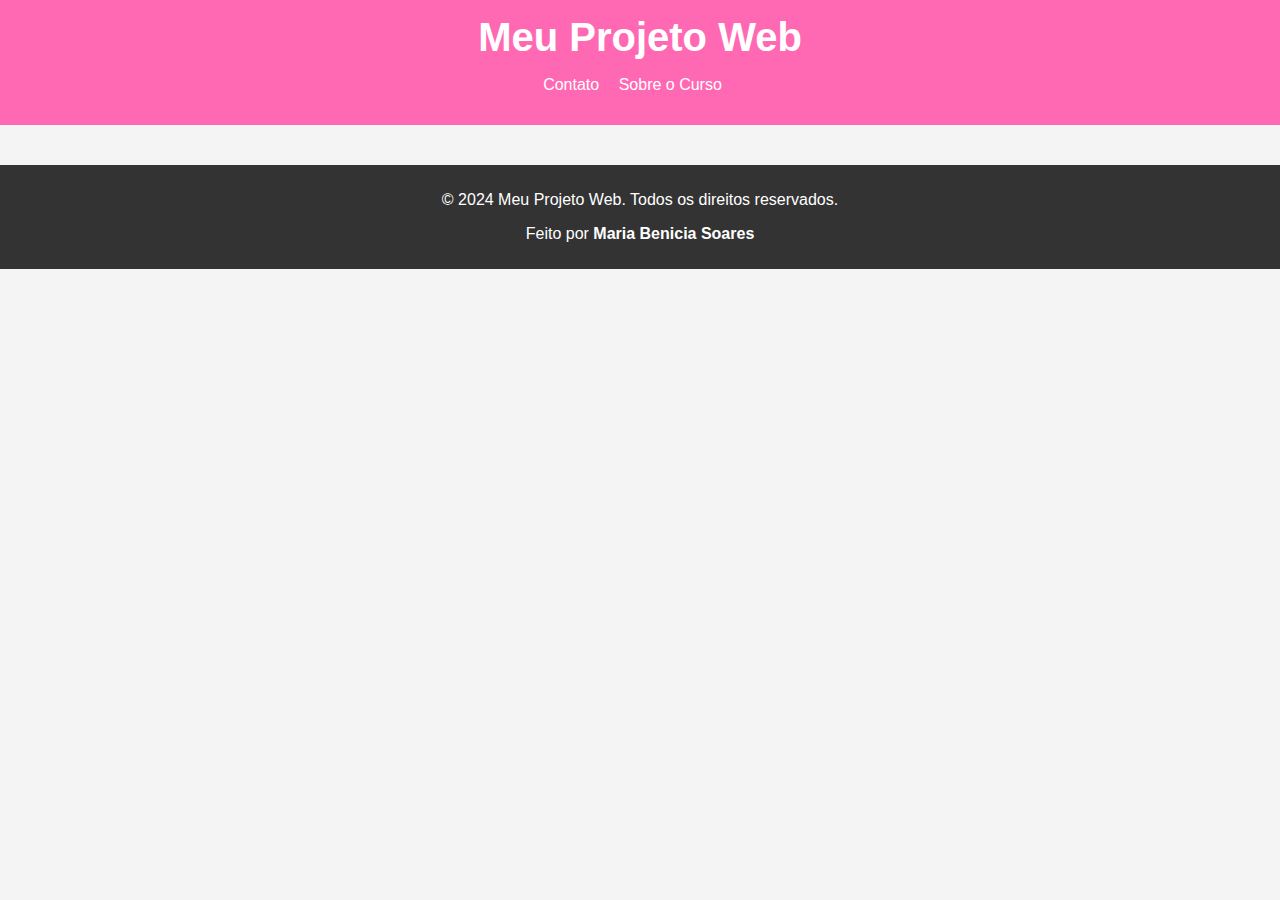
==== src/index.html @ 80ed5cb1 "primeiro commit do Meu-Projeto" ====
<!DOCTYPE html>
<html lang="pt-BR">
<head>
    <meta charset="UTF-8">
    <meta name="viewport" content="width=device-width, initial-scale=1.0">
    <title>Meu Projeto Web</title>
    <link rel="stylesheet" href="assets/styles/styles.css">
    <style>
        body {
            font-family: Arial, sans-serif; /* Fonte padrão para o corpo */
            margin: 0; /* Remove margens padrão */
            padding: 0; /* Remove padding padrão */
            background-color: #f4f4f4; /* Cor de fundo */
        }

        header {
            background: #FF69B4; /* Cor de fundo do cabeçalho (rosa) */
            color: #fff; /* Cor do texto do cabeçalho */
            padding: 15px 20px; /* Padding do cabeçalho */
        }

        nav ul {
            list-style: none; /* Remove a lista padrão */
            padding: 0; /* Remove padding padrão */
        }

        nav ul li {
            display: inline; /* Itens em linha */
            margin-right: 15px; /* Espaçamento entre itens do menu */
        }

        nav ul li a {
            color: #fff; /* Cor dos links do menu */
            text-decoration: none; /* Remove sublinhado dos links */
        }

        main {
            padding: 20px; /* Padding principal */
        }

        footer {
            background: #333; /* Cor de fundo do rodapé */
            color: #fff; /* Cor do texto do rodapé */
            text-align: center; /* Centraliza o texto do rodapé */
            padding: 10px 0; /* Padding do rodapé */
            position: relative; /* Permite posicionamento absoluto */
            bottom: 0; /* Coloca o rodapé na parte inferior */
            width: 100%; /* Largura total do rodapé */
        }

        label {
            display: block; /* Faz a label ocupar uma linha inteira */
            margin-top: 15px; /* Espaçamento acima da label (opcional) */
        }

        input, 
        textarea {
            display: block; /* Faz o input e textarea ocupar uma linha inteira */
            width: 100%; /* Faz o input e textarea ocupar toda a largura disponível */
            padding: 10px; /* Espaçamento interno */
            margin-top: 5px; /* Espaçamento acima do campo (opcional) */
            border: 1px solid #ccc; /* Borda do campo */
            border-radius: 4px; /* Bordas arredondadas */
            box-sizing: border-box; /* Inclui padding e borda no tamanho total */
        }

        textarea {
            height: 100px; /* Define uma altura padrão para a textarea */
        }

        button {
            background-color: #333; /* Cor do botão */
            color: white; /* Cor do texto do botão */
            padding: 10px 15px; /* Padding do botão */
            border: none; /* Remove borda do botão */
            border-radius: 4px; /* Bordas arredondadas */
            cursor: pointer; /* Muda o cursor para indicar que é clicável */
            margin-top: 15px; /* Espaçamento acima do botão */
        }

        button:hover {
            background-color: #555; /* Cor do botão ao passar o mouse */
        }

        .contato {
            display: none; /* Oculta a seção contato por padrão */
            margin-top: 20px; /* Espaçamento acima da seção contato */
        }

        .sobre {
            display: none; /* Oculta a seção sobre por padrão */
            margin-top: 20px; /* Espaçamento acima da seção sobre */
        }
    </style>
</head>
<body>
    <header>
        <h1>Meu Projeto Web</h1>
        <nav>
            <ul>
                <li><a href="#" id="linkContato">Contato</a></li> <!-- Modificado para adicionar id -->
                <li><a href="#" id="linkSobre">Sobre o Curso</a></li> <!-- Modificado para adicionar id -->
            </ul>
        </nav>
    </header>

    <main>
        <section class="contato" id="contato">
            <h2>Inscreva-se no Curso</h2>
            <p>Preencha o formulário abaixo para se inscrever no curso e receber atualizações.</p>
            
            <!-- Botão para voltar sem preencher -->
            <button id="btnVoltar">Voltar</button>

            <form id="contatoForm">
                <label for="nome">Nome:</label>
                <input type="text" id="nome" name="nome" required>

                <label for="emailContato">Email para Contato:</label>
                <input type="email" id="emailContato" name="emailContato" placeholder="seuemail@exemplo.com" required>

                <label for="celular">Celular:</label>
                <input type="tel" id="celular" name="celular" placeholder="(XX) XXXXX-XXXX" required>

                <label for="mensagem">Mensagem:</label>
                <textarea id="mensagem" name="mensagem" required></textarea>

                <button type="submit">Enviar</button>
            </form>
        </section>

        <div class="sobre" id="sobre">
            <h2>Sobre o Curso</h2>
            <p>Bem-vindo ao nosso curso de desenvolvimento web. Aqui, você aprenderá as habilidades necessárias para se tornar um desenvolvedor web de sucesso.</p>
            <p>O curso cobre uma variedade de tópicos, incluindo HTML, CSS, JavaScript e muito mais.</p>
            <button id="btnFechar">Fechar</button> <!-- Botão para fechar a seção sobre -->
        </div>
    </main>

    <footer>
        <p>&copy; 2024 Meu Projeto Web. Todos os direitos reservados.</p>
        <p>Feito por <strong>Maria Benicia Soares</strong></p>
    </footer>

    <script>
        // Exibe a seção contato ao clicar no link
        document.getElementById('linkContato').addEventListener('click', function(event) {
            event.preventDefault(); // Previne o comportamento padrão do link
            document.querySelector('.contato').style.display = 'block'; // Mostra a seção contato
            document.querySelector('.sobre').style.display = 'none'; // Oculta a seção sobre, se estiver visível
        });

        // Exibe a seção sobre ao clicar no link
        document.getElementById('linkSobre').addEventListener('click', function(event) {
            event.preventDefault(); // Previne o comportamento padrão do link
            document.querySelector('.sobre').style.display = 'block'; // Mostra a seção sobre
            document.querySelector('.contato').style.display = 'none'; // Oculta a seção contato, se estiver visível
        });

        // Fecha a seção sobre ao clicar no botão "Fechar"
        document.getElementById('btnFechar').addEventListener('click', function() {
            document.querySelector('.sobre').style.display = 'none'; // Oculta a seção sobre
        });

        // Redireciona de volta à tela principal após o envio do formulário
        document.getElementById('contatoForm').addEventListener('submit', function(event) {
            event.preventDefault(); // Previne o envio do formulário
            // Obtém os dados do formulário
            const nome = document.getElementById('nome').value;
            const email = document.getElementById('emailContato').value;
            const celular = document.getElementById('celular').value;
            const mensagem = document.getElementById('mensagem').value;

            // Mensagem de confirmação
            alert(`Formulário enviado com sucesso!\n\nNome: ${nome}\nEmail: ${email}\nCelular: ${celular}\nMensagem: ${mensagem}`); 
            document.getElementById('contatoForm').reset(); // Limpa o formulário
            document.querySelector('.contato').style.display = 'none'; // Oculta a seção contato após o envio
        });

        // Fecha a seção contato ao clicar no botão "Voltar"
        document.getElementById('btnVoltar').addEventListener('click', function() {
            document.querySelector('.contato').style.display = 'none'; // Oculta a seção contato
        });
    </script>
</body>
</html>
---- src/assets/styles/styles.css ----
body {
    font-family: Arial, sans-serif;
    margin: 0;
    padding: 0;
}

header {
    background-color: #4CAF50; /* Verde */
    color: white;
    text-align: center;
    padding: 20px;
}

header h1 {
    font-size: 2.5em; /* Aumenta o tamanho da fonte do título */
    margin: 0; /* Remove margens */
}

header p {
    font-size: 1.2em; /* Aumenta o tamanho da fonte da descrição */
    margin-top: 10px; /* Espaço acima do parágrafo */
}

nav ul {
    list-style-type: none; /* Remove marcadores */
    padding: 0; /* Remove padding */
}

nav ul li {
    display: inline; /* Torna os itens do menu em linha */
    margin-right: 20px; /* Espaçamento entre os itens do menu */
}

nav ul li a {
    color: white; /* Cor do texto dos links */
    text-decoration: none; /* Remove sublinhado */
}

section {
    padding: 20px;
}

footer {
    text-align: center;
    padding: 10px;
    background-color: #f1f1f1; /* Cor de fundo do rodapé */
}
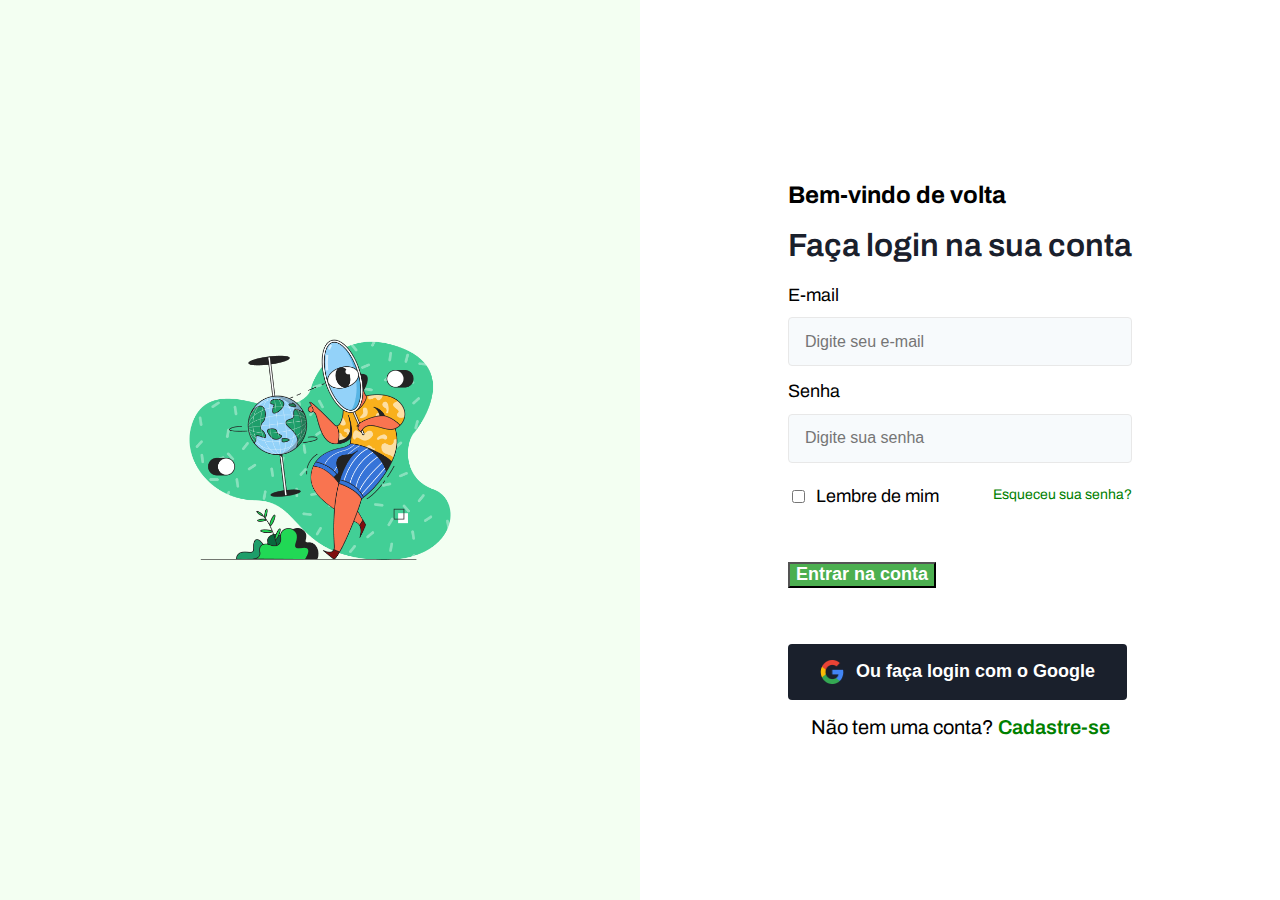
==== commit cc4da9f2: "Primeiro commit: Adicionando a página de login" ====
--- a/src/index.html
+++ b/src/index.html
@@ -3,184 +3,54 @@
 <head>
     <meta charset="UTF-8">
     <meta name="viewport" content="width=device-width, initial-scale=1.0">
-    <title>Meu Projeto Web</title>
-    <link rel="stylesheet" href="assets/styles/styles.css">
-    <style>
-        body {
-            font-family: Arial, sans-serif; /* Fonte padrão para o corpo */
-            margin: 0; /* Remove margens padrão */
-            padding: 0; /* Remove padding padrão */
-            background-color: #f4f4f4; /* Cor de fundo */
-        }
-
-        header {
-            background: #FF69B4; /* Cor de fundo do cabeçalho (rosa) */
-            color: #fff; /* Cor do texto do cabeçalho */
-            padding: 15px 20px; /* Padding do cabeçalho */
-        }
-
-        nav ul {
-            list-style: none; /* Remove a lista padrão */
-            padding: 0; /* Remove padding padrão */
-        }
-
-        nav ul li {
-            display: inline; /* Itens em linha */
-            margin-right: 15px; /* Espaçamento entre itens do menu */
-        }
-
-        nav ul li a {
-            color: #fff; /* Cor dos links do menu */
-            text-decoration: none; /* Remove sublinhado dos links */
-        }
-
-        main {
-            padding: 20px; /* Padding principal */
-        }
-
-        footer {
-            background: #333; /* Cor de fundo do rodapé */
-            color: #fff; /* Cor do texto do rodapé */
-            text-align: center; /* Centraliza o texto do rodapé */
-            padding: 10px 0; /* Padding do rodapé */
-            position: relative; /* Permite posicionamento absoluto */
-            bottom: 0; /* Coloca o rodapé na parte inferior */
-            width: 100%; /* Largura total do rodapé */
-        }
-
-        label {
-            display: block; /* Faz a label ocupar uma linha inteira */
-            margin-top: 15px; /* Espaçamento acima da label (opcional) */
-        }
-
-        input, 
-        textarea {
-            display: block; /* Faz o input e textarea ocupar uma linha inteira */
-            width: 100%; /* Faz o input e textarea ocupar toda a largura disponível */
-            padding: 10px; /* Espaçamento interno */
-            margin-top: 5px; /* Espaçamento acima do campo (opcional) */
-            border: 1px solid #ccc; /* Borda do campo */
-            border-radius: 4px; /* Bordas arredondadas */
-            box-sizing: border-box; /* Inclui padding e borda no tamanho total */
-        }
-
-        textarea {
-            height: 100px; /* Define uma altura padrão para a textarea */
-        }
-
-        button {
-            background-color: #333; /* Cor do botão */
-            color: white; /* Cor do texto do botão */
-            padding: 10px 15px; /* Padding do botão */
-            border: none; /* Remove borda do botão */
-            border-radius: 4px; /* Bordas arredondadas */
-            cursor: pointer; /* Muda o cursor para indicar que é clicável */
-            margin-top: 15px; /* Espaçamento acima do botão */
-        }
-
-        button:hover {
-            background-color: #555; /* Cor do botão ao passar o mouse */
-        }
-
-        .contato {
-            display: none; /* Oculta a seção contato por padrão */
-            margin-top: 20px; /* Espaçamento acima da seção contato */
-        }
-
-        .sobre {
-            display: none; /* Oculta a seção sobre por padrão */
-            margin-top: 20px; /* Espaçamento acima da seção sobre */
-        }
-    </style>
+    <link href="https://fonts.googleapis.com/css2?family=Archivo:wght@400;600;700&display=swap" rel="stylesheet">
+    <link href="./assets/styles/styles.css" rel="stylesheet">
+    <title>Página de Login</title>
 </head>
 <body>
-    <header>
-        <h1>Meu Projeto Web</h1>
-        <nav>
-            <ul>
-                <li><a href="#" id="linkContato">Contato</a></li> <!-- Modificado para adicionar id -->
-                <li><a href="#" id="linkSobre">Sobre o Curso</a></li> <!-- Modificado para adicionar id -->
-            </ul>
-        </nav>
-    </header>
+    <div class="login-container">
+        <div class="esquerda">
+            <img src="./assets/images/imagem desktop.png" alt="imagem login" class="login-imagem">
+        </div>
+        <div class="direita">
+            <div class="login-box">
+                <form class="login-form">
+                    <h2>Bem-vindo de volta</h2>
+                    <h1>Faça login na sua conta</h1>
 
-    <main>
-        <section class="contato" id="contato">
-            <h2>Inscreva-se no Curso</h2>
-            <p>Preencha o formulário abaixo para se inscrever no curso e receber atualizações.</p>
-            
-            <!-- Botão para voltar sem preencher -->
-            <button id="btnVoltar">Voltar</button>
+                    <div class="input-group">
+                        <label for="email">E-mail</label>
+                        <input type="email" id="email" placeholder="Digite seu e-mail" required>
+                    </div>
 
-            <form id="contatoForm">
-                <label for="nome">Nome:</label>
-                <input type="text" id="nome" name="nome" required>
+                    <div class="input-group">
+                        <label for="senha">Senha</label>
+                        <input type="password" id="senha" placeholder="Digite sua senha" required>
+                    </div>
 
-                <label for="emailContato">Email para Contato:</label>
-                <input type="email" id="emailContato" name="emailContato" placeholder="seuemail@exemplo.com" required>
+                    <div class="option">
+                        <label class="remember-me">
+                            <input type="checkbox" id="lembrar">
+                            <span>Lembre de mim</span>
+                        </label>
+                        <a href="#" class="forgot-password">Esqueceu sua senha?</a>
+                    </div>
 
-                <label for="celular">Celular:</label>
-                <input type="tel" id="celular" name="celular" placeholder="(XX) XXXXX-XXXX" required>
+                    <div>
+                        <button class="btn">Entrar na conta</button>
+                    </div>
 
-                <label for="mensagem">Mensagem:</label>
-                <textarea id="mensagem" name="mensagem" required></textarea>
+                    <button type="button" class="btn-google">
+                        <img src="./assets/images/icon.png" alt="Google Logo" class="google-logo">
+                        Ou faça login com o Google
+                    </button>
+                </form>
 
-                <button type="submit">Enviar</button>
-            </form>
-        </section>
-
-        <div class="sobre" id="sobre">
-            <h2>Sobre o Curso</h2>
-            <p>Bem-vindo ao nosso curso de desenvolvimento web. Aqui, você aprenderá as habilidades necessárias para se tornar um desenvolvedor web de sucesso.</p>
-            <p>O curso cobre uma variedade de tópicos, incluindo HTML, CSS, JavaScript e muito mais.</p>
-            <button id="btnFechar">Fechar</button> <!-- Botão para fechar a seção sobre -->
+                <div class="signup-link">
+                    Não tem uma conta? <a href="#">Cadastre-se</a>
+                </div>
+            </div>
         </div>
-    </main>
-
-    <footer>
-        <p>&copy; 2024 Meu Projeto Web. Todos os direitos reservados.</p>
-        <p>Feito por <strong>Maria Benicia Soares</strong></p>
-    </footer>
-
-    <script>
-        // Exibe a seção contato ao clicar no link
-        document.getElementById('linkContato').addEventListener('click', function(event) {
-            event.preventDefault(); // Previne o comportamento padrão do link
-            document.querySelector('.contato').style.display = 'block'; // Mostra a seção contato
-            document.querySelector('.sobre').style.display = 'none'; // Oculta a seção sobre, se estiver visível
-        });
-
-        // Exibe a seção sobre ao clicar no link
-        document.getElementById('linkSobre').addEventListener('click', function(event) {
-            event.preventDefault(); // Previne o comportamento padrão do link
-            document.querySelector('.sobre').style.display = 'block'; // Mostra a seção sobre
-            document.querySelector('.contato').style.display = 'none'; // Oculta a seção contato, se estiver visível
-        });
-
-        // Fecha a seção sobre ao clicar no botão "Fechar"
-        document.getElementById('btnFechar').addEventListener('click', function() {
-            document.querySelector('.sobre').style.display = 'none'; // Oculta a seção sobre
-        });
-
-        // Redireciona de volta à tela principal após o envio do formulário
-        document.getElementById('contatoForm').addEventListener('submit', function(event) {
-            event.preventDefault(); // Previne o envio do formulário
-            // Obtém os dados do formulário
-            const nome = document.getElementById('nome').value;
-            const email = document.getElementById('emailContato').value;
-            const celular = document.getElementById('celular').value;
-            const mensagem = document.getElementById('mensagem').value;
-
-            // Mensagem de confirmação
-            alert(`Formulário enviado com sucesso!\n\nNome: ${nome}\nEmail: ${email}\nCelular: ${celular}\nMensagem: ${mensagem}`); 
-            document.getElementById('contatoForm').reset(); // Limpa o formulário
-            document.querySelector('.contato').style.display = 'none'; // Oculta a seção contato após o envio
-        });
-
-        // Fecha a seção contato ao clicar no botão "Voltar"
-        document.getElementById('btnVoltar').addEventListener('click', function() {
-            document.querySelector('.contato').style.display = 'none'; // Oculta a seção contato
-        });
-    </script>
+    </div>
 </body>
-</html>+</html>
--- a/src/assets/styles/styles.css
+++ b/src/assets/styles/styles.css
@@ -1,49 +1,191 @@
-body {
-    font-family: Arial, sans-serif;
+@import url('https://fonts.googleapis.com/css2?family=Archivo:wght@400;600;700&display=swap');
+
+body, html {
     margin: 0;
     padding: 0;
+    font-family: 'Archivo', sans-serif;
+    background-color: #FFFFFF;
+    box-sizing: border-box;
+  }
+  *, *::before, *::after {
+    box-sizing: inherit;
+  }
+ 
+  .login-container {
+    display: flex;
+    height: 100vh;
+  }
+
+ .esquerda {
+    width: 50%;
+    background-color: #F3FFF2;
+    display: flex;
+    justify-content: center;
+    align-items: center;
+  }
+ .login-imagem{
+    width: 500.55px;
+ }
+ .direita {
+    width: 50%;
+    display: flex;
+    justify-content: center;
+    align-items: center;
+ }
+ .login-box {
+    width: Hug (400px)px;
+    height: Hug (614px)px;
+    gap: 64px;
+    opacity: 0px;
+    flex-direction: column;
+ }  
+
+.login-box h1 {
+    width: 344px;
+    height: 35px;
+    gap: 0px;
+    opacity: 0px;
+    font-family: Archivo;
+    font-size: 32px;
+    font-weight: 600;
+    line-height: 34.82px;
+    text-align: left;
+    color:  #1A202C;
+;
 }
 
-header {
-    background-color: #4CAF50; /* Verde */
-    color: white;
-    text-align: center;
-    padding: 20px;
+login-box h2 {
+    font-family: Archivo;
+    width: 174px;
+    height: 22px;
+    gap: 0px;
+    opacity: 0px;
+
+    font-size: 20px;    
+    font-weight: 500;
+    line-height: 21.76px;
+    text-align: left;    
 }
 
-header h1 {
-    font-size: 2.5em; /* Aumenta o tamanho da fonte do título */
-    margin: 0; /* Remove margens */
+.login-box label {
+    font-size: 18px;  
+    font-weight: 400;
+    line-height: 19.58px; 
 }
 
-header p {
-    font-size: 1.2em; /* Aumenta o tamanho da fonte da descrição */
-    margin-top: 10px; /* Espaço acima do parágrafo */
+input[type="email"]
+{
+    width: 100%;
+    height: 49px;
+    font-size: 16px;
+    line-height: 17.41px;
+    background-color: #F7FAFC;
+    border: 1px solid #E8E8E8;
+    border-radius: 4px;
+    padding: 16px;
+    margin-top: 12px;
+    margin-bottom: 16px;
+    box-sizing: border-box;   
 }
 
-nav ul {
-    list-style-type: none; /* Remove marcadores */
-    padding: 0; /* Remove padding */
+input[type="password"] {
+    width: 100%;
+    height: 49px;  
+    font-size: 16px;
+    line-height: 17.41px;
+    background-color:#F7FAFC;
+    border: 1px solid #E8E8E8;
+    border-radius: 4px;
+    padding: 16px;
+    margin-top: 12px;
+    box-sizing: border-box;
+
 }
 
-nav ul li {
-    display: inline; /* Torna os itens do menu em linha */
-    margin-right: 20px; /* Espaçamento entre os itens do menu */
+.option {
+    display: flex;
+    justify-content: space-between;
+    margin-top: 24px;
+    margin-bottom: 56px;
 }
 
-nav ul li a {
-    color: white; /* Cor do texto dos links */
-    text-decoration: none; /* Remove sublinhado */
+.remember-me {
+    display: flex;
+    align-items: center;
+    gap: 8px;
+    
 }
 
-section {
-    padding: 20px;
+.remember-me label {
+    font-size: 16px;
+    line-height: 17,41px;
+    font-weight: 600;
+    color: #1A202C;
 }
 
-footer {
-    text-align: center;
-    padding: 10px;
-    background-color: #f1f1f1; /* Cor de fundo do rodapé */
+.forgot-password {
+    font-size: 14px;
+    color: green;
+    text-decoration: none;
+    transition: color 0.3s ease-in-out 
+}
+
+.forgot-password:hover {
+    color: #656769;
 }
 
 
+.btn .btn-google {
+    width: 100%;
+    border: none;
+    border-radius: 4px;
+    cursor: pointer;
+    padding: 16px 32px 16px 32px;
+    box-sizing: border-box;
+}
+
+.btn {   
+    background-color: #4caf50;
+    color: #FFF;
+    font-size: 18px;
+    font-weight: 600;
+    line-height: 19.58px;
+    margin-bottom: 24px;
+}
+
+.btn-google {
+    background-color: #1A202C;
+    color: #FFFFFF;
+    display: flex;
+    align-items: center;
+    justify-content: center;
+    font-size: 18px;
+    line-height: 19.58px;
+    font-weight: 600;
+    border: none;
+    border-radius: 4px;
+    cursor: pointer;
+    padding: 16px 32px; /* Padding do botão */
+    gap: 12px; /* Espaço entre logo e texto */
+    margin-top: 32px; /* Espaço abaixo do botão Google */
+}
+.google-logo {
+    width: 24px;
+    height: 24px;
+    
+}
+
+.signup-link {
+    font-size: 20px;
+    margin-top: 16px; /* Espaço entre o botão e a frase */
+    text-align: center;
+}
+
+.signup-link a {
+    color: green;
+    text-decoration: none;
+    font-weight: 600;
+    transition: color 0.3s ease-in-out;
+}
+
+
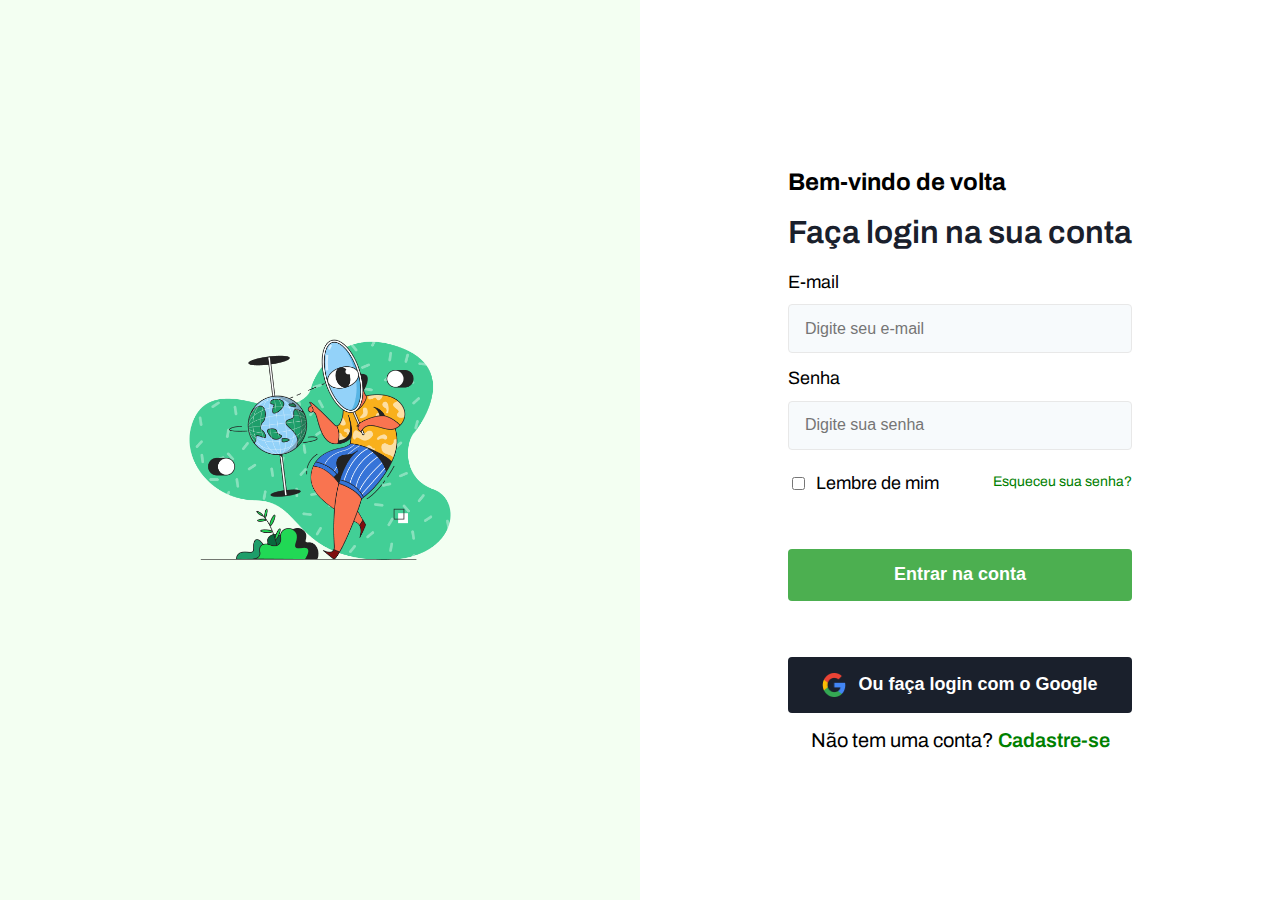
==== commit ffaea6c5: "Finalização do codigo do desafio e atualização do READEME" ====
--- a/src/index.html
+++ b/src/index.html
@@ -22,24 +22,30 @@
                         <label for="email">E-mail</label>
                         <input type="email" id="email" placeholder="Digite seu e-mail" required>
                     </div>
-
-                    <div class="input-group">
+                    <div class="input-group password-container">
                         <label for="senha">Senha</label>
                         <input type="password" id="senha" placeholder="Digite sua senha" required>
-                    </div>
+                    </div> 
+                    
+                    <!--<div id="error-message" class="error-message" style="color: red;"></div>  -->
+                    
+                    <div id="error-message" class="error-message"></div>                   
 
                     <div class="option">
+                        
                         <label class="remember-me">
-                            <input type="checkbox" id="lembrar">
+                            <input type="checkbox" id="lembrar" style="border-radius: 50%;"> <!-- Checkbox arredondada -->
                             <span>Lembre de mim</span>
                         </label>
+                        
                         <a href="#" class="forgot-password">Esqueceu sua senha?</a>
                     </div>
 
                     <div>
                         <button class="btn">Entrar na conta</button>
                     </div>
-
+                    <div id="message" style="color: red; font-weight: bold; border: 2px solid red; padding: 10px; display: none;"></div>
+    
                     <button type="button" class="btn-google">
                         <img src="./assets/images/icon.png" alt="Google Logo" class="google-logo">
                         Ou faça login com o Google
@@ -52,5 +58,6 @@
             </div>
         </div>
     </div>
+    <script src="scripts/main.js"></script>  <!-- script está carregando aqui -->
 </body>
 </html>
--- a/src/assets/styles/styles.css
+++ b/src/assets/styles/styles.css
@@ -113,6 +113,8 @@
     display: flex;
     align-items: center;
     gap: 8px;
+    /* border-radius: 50%; */
+
     
 }
 
@@ -122,6 +124,7 @@
     font-weight: 600;
     color: #1A202C;
 }
+
 
 .forgot-password {
     font-size: 14px;
@@ -135,13 +138,15 @@
 }
 
 
-.btn .btn-google {
+.btn, .btn-google {
     width: 100%;
     border: none;
     border-radius: 4px;
     cursor: pointer;
+    /* padding: 16px; */
     padding: 16px 32px 16px 32px;
-    box-sizing: border-box;
+    box-sizing: border-box;*/
+    
 }
 
 .btn {   
@@ -151,6 +156,9 @@
     font-weight: 600;
     line-height: 19.58px;
     margin-bottom: 24px;
+
+    /* line-height: 19.58px;
+    margin-bottom: 24px;*/
 }
 
 .btn-google {
@@ -161,6 +169,7 @@
     justify-content: center;
     font-size: 18px;
     line-height: 19.58px;
+    
     font-weight: 600;
     border: none;
     border-radius: 4px;
@@ -188,4 +197,9 @@
     transition: color 0.3s ease-in-out;
 }
 
-
+.error-message {
+    color: red;
+    font-weight: bold;
+    margin-top: 8px; /* Espaço entre a senha e a mensagem de erro */
+    display: none; /* Começa oculta */
+}
